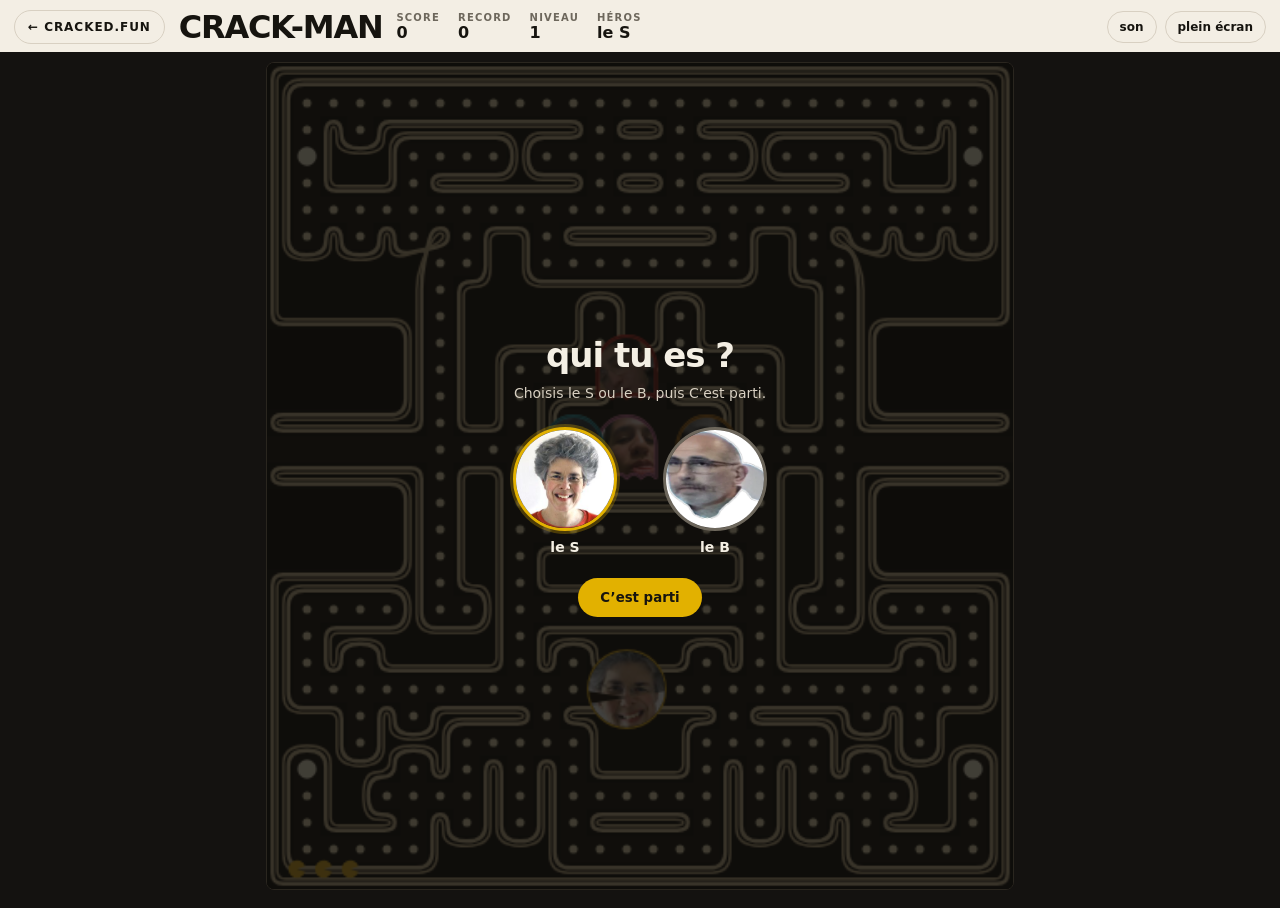
==== games/crack-man/index.html @ 05e4115f "Publish cracked.fun static site with four experiences. Co-authored-by: Cursor <cursoragent@cursor.co" ====
<!DOCTYPE html>
<html lang="fr">
  <head>
    <meta charset="UTF-8" />
    <meta name="viewport" content="width=device-width, initial-scale=1, maximum-scale=1, user-scalable=no" />
    <meta name="theme-color" content="#100e0c" />
    <title>CRACK-MAN</title>
    <link rel="icon" href="data:image/svg+xml,<svg xmlns='http://www.w3.org/2000/svg' viewBox='0 0 16 16'><circle cx='8' cy='8' r='7' fill='%23ffe14d'/><polygon points='8,8 16,4 16,12' fill='%23100e0c'/></svg>" />
    <link rel="stylesheet" href="../../shared.css" />
    <link rel="stylesheet" href="style.css" />
  </head>
  <body>
    <div class="app">
      <header class="top">
        <a class="fun-home" href="../../">← cracked.fun</a>
        <h1>CRACK-MAN</h1>
        <div class="hud" aria-live="polite">
          <div><span class="label">score</span> <b id="score">0</b></div>
          <div><span class="label">record</span> <b id="high">0</b></div>
          <div><span class="label">niveau</span> <b id="level">1</b></div>
          <div><span class="label">héros</span> <b id="heroLabel">le S</b></div>
        </div>
        <div class="tools">
          <button type="button" id="muteBtn" aria-pressed="false">son</button>
          <button type="button" id="fullBtn">plein écran</button>
        </div>
      </header>

      <div class="board">
        <div class="stage" id="stage">
          <canvas id="game" width="448" height="496"></canvas>
          <div id="overlay" class="overlay">
            <p id="overlayTitle" class="ready">qui tu es ?</p>
            <p id="overlayHint" class="hint">Choisis le S ou le B, puis on lance.</p>
            <div id="picker" class="picker" role="group" aria-label="Choix du personnage">
              <button type="button" class="pick" data-hero="s" aria-pressed="true" aria-label="le S">
                <img src="faces/le-s.png" alt="" width="104" height="104" />
                <span>le S</span>
              </button>
              <button type="button" class="pick" data-hero="b" aria-pressed="false" aria-label="le B">
                <img src="faces/le-b.png" alt="" width="104" height="104" />
                <span>le B</span>
              </button>
            </div>
            <div class="overlay-actions">
              <button id="startBtn" type="button" hidden>C’est parti</button>
              <button id="changeBtn" type="button" hidden>changer de perso</button>
            </div>
          </div>
        </div>
      </div>

      <div class="pad" aria-label="Direction">
        <button type="button" data-dir="up" aria-label="Haut">▲</button>
        <div class="mid">
          <button type="button" data-dir="left" aria-label="Gauche">◀</button>
          <button type="button" data-dir="right" aria-label="Droite">▶</button>
        </div>
        <button type="button" data-dir="down" aria-label="Bas">▼</button>
      </div>
    </div>
    <script type="module" src="js/main.js"></script>
  </body>
</html>
---- shared.css ----
.fun-home {
  display: inline-flex;
  align-items: center;
  gap: 8px;
  margin-bottom: 18px;
  border: 1px solid rgba(255, 255, 255, 0.18);
  border-radius: 999px;
  padding: 9px 13px;
  background: rgba(255, 255, 255, 0.06);
  color: inherit;
  font-family: "Segoe UI", system-ui, sans-serif;
  font-size: 12px;
  font-weight: 800;
  letter-spacing: 0.08em;
  text-decoration: none;
  text-transform: uppercase;
  transition: opacity 0.18s ease, transform 0.18s ease, background 0.18s ease;
}

.fun-home:hover,
.fun-home:focus-visible {
  background: rgba(255, 255, 255, 0.12);
  opacity: 1;
  transform: translateY(-2px);
}
---- games/crack-man/style.css ----
:root {
  --paper: #f3eee4;
  --ink: #16140f;
  --mute: #6d675c;
  --gold: #e2b100;
  --line: #d8d0c2;
  --board: #0d0c0a;
}

* {
  box-sizing: border-box;
  -webkit-tap-highlight-color: transparent;
}

html,
body {
  margin: 0;
  height: 100%;
  background: var(--paper);
  color: var(--ink);
  font-family: "Segoe UI", system-ui, sans-serif;
}

.app {
  min-height: 100dvh;
  display: flex;
  flex-direction: column;
  padding: 10px 14px 16px;
}

.top {
  display: flex;
  align-items: center;
  gap: 14px;
  flex-wrap: wrap;
  margin-bottom: 8px;
}

.fun-home {
  margin: 0;
  border: 1px solid var(--line);
  background: transparent;
  color: var(--ink);
  transform: none;
}

.fun-home:hover,
.fun-home:focus-visible {
  background: #fff;
  transform: none;
}

h1 {
  margin: 0;
  font-size: clamp(22px, 4vw, 32px);
  letter-spacing: -0.04em;
  font-weight: 800;
  line-height: 1;
}

.hud {
  display: flex;
  gap: 18px;
  font-variant-numeric: tabular-nums;
  font-size: 16px;
  font-weight: 700;
  flex: 1;
}

.hud b {
  font-weight: 800;
}

.label {
  display: block;
  font-size: 10px;
  font-weight: 700;
  letter-spacing: 0.12em;
  text-transform: uppercase;
  color: var(--mute);
}

.tools {
  display: flex;
  gap: 8px;
}

.tools button {
  background: transparent;
  color: var(--ink);
  border: 1px solid var(--line);
  border-radius: 999px;
  padding: 8px 12px;
  font-size: 12px;
  font-weight: 700;
}

.tools button:focus-visible,
.pick:focus-visible,
.overlay-actions button:focus-visible,
.pad button:focus-visible {
  outline: 2px solid var(--gold);
  outline-offset: 2px;
}

.board {
  flex: 1;
  display: flex;
  align-items: center;
  justify-content: center;
  min-height: 0;
  background: #141210;
  margin: 0 -14px -16px;
  padding: 10px 14px 18px;
}

.stage {
  position: relative;
  width: min(100vw - 24px, calc((100dvh - 72px) * 448 / 496));
  background: var(--board);
  border-radius: 8px;
  overflow: hidden;
  border: 1px solid #2a261f;
}

.stage:fullscreen,
.stage:-webkit-full-screen {
  width: min(100vw, calc(100vh * 448 / 496));
  height: min(100vh, calc(100vw * 496 / 448));
  border: 0;
  border-radius: 0;
}

canvas#game {
  display: block;
  width: 100%;
  height: auto;
  aspect-ratio: 448 / 496;
}

.overlay {
  position: absolute;
  inset: 0;
  display: flex;
  flex-direction: column;
  align-items: center;
  justify-content: center;
  background: rgba(13, 12, 10, 0.78);
  color: #f4efe4;
  text-align: center;
  gap: 10px;
  padding: 16px;
}

.overlay.hidden {
  display: none;
}

.ready {
  margin: 0;
  font-size: clamp(22px, 5vw, 34px);
  letter-spacing: -0.03em;
  font-weight: 800;
}

.hint {
  margin: 0;
  font-size: 14px;
  color: #d8d0c2;
  max-width: 22em;
}

.picker {
  display: flex;
  gap: 18px;
  margin: 8px 0 4px;
}

.pick {
  width: 132px;
  background: transparent;
  color: #f4efe4;
  border: 0;
  border-radius: 18px;
  padding: 8px;
  display: flex;
  flex-direction: column;
  align-items: center;
  gap: 8px;
  font-weight: 800;
}

.pick img {
  display: block;
  width: 104px;
  height: 104px;
  object-fit: cover;
  border-radius: 50%;
  background: #2a261f;
  border: 3px solid #6d675c;
  overflow: hidden;
  color: transparent;
  font-size: 0;
  line-height: 0;
  pointer-events: none;
}

.pick span {
  font-size: 14px;
  font-weight: 800;
  line-height: 1.2;
}

.pick[data-hero="s"] img {
  object-position: 50% 38%;
}

.pick[data-hero="b"] img {
  object-position: 38% 42%;
}

.pick.is-on img,
.pick[aria-pressed="true"] img {
  border-color: var(--gold);
  box-shadow: 0 0 0 3px rgba(226, 177, 0, 0.28);
}

.overlay-actions {
  display: flex;
  gap: 10px;
  flex-wrap: wrap;
  justify-content: center;
}

button {
  cursor: pointer;
  border: 0;
  border-radius: 999px;
  background: var(--gold);
  color: #16140f;
  font-family: inherit;
  font-weight: 800;
  padding: 12px 22px;
}

#changeBtn {
  background: transparent;
  color: #f4efe4;
  border: 1px solid #8a8274;
}

.pad {
  display: none;
  margin: 10px auto 0;
  justify-items: center;
  gap: 8px;
  width: min(280px, 100%);
}

.pad .mid {
  display: flex;
  gap: 56px;
}

.pad button {
  width: 72px;
  height: 48px;
  border-radius: 10px;
  background: var(--ink);
  color: var(--paper);
  padding: 0;
}

@media (pointer: coarse) {
  .pad {
    display: grid;
  }
  .stage {
    width: min(100vw - 20px, calc((100dvh - 196px) * 448 / 496));
  }
}

@media (max-width: 720px) {
  .hud {
    width: 100%;
    order: 3;
    justify-content: space-between;
    gap: 8px;
    font-size: 14px;
  }
  .tools {
    margin-left: auto;
  }
  .pick {
    width: 112px;
  }
  .pick img {
    width: 88px;
    height: 88px;
  }
}

@media (prefers-reduced-motion: reduce) {
  * {
    animation: none !important;
    transition: none !important;
  }
}
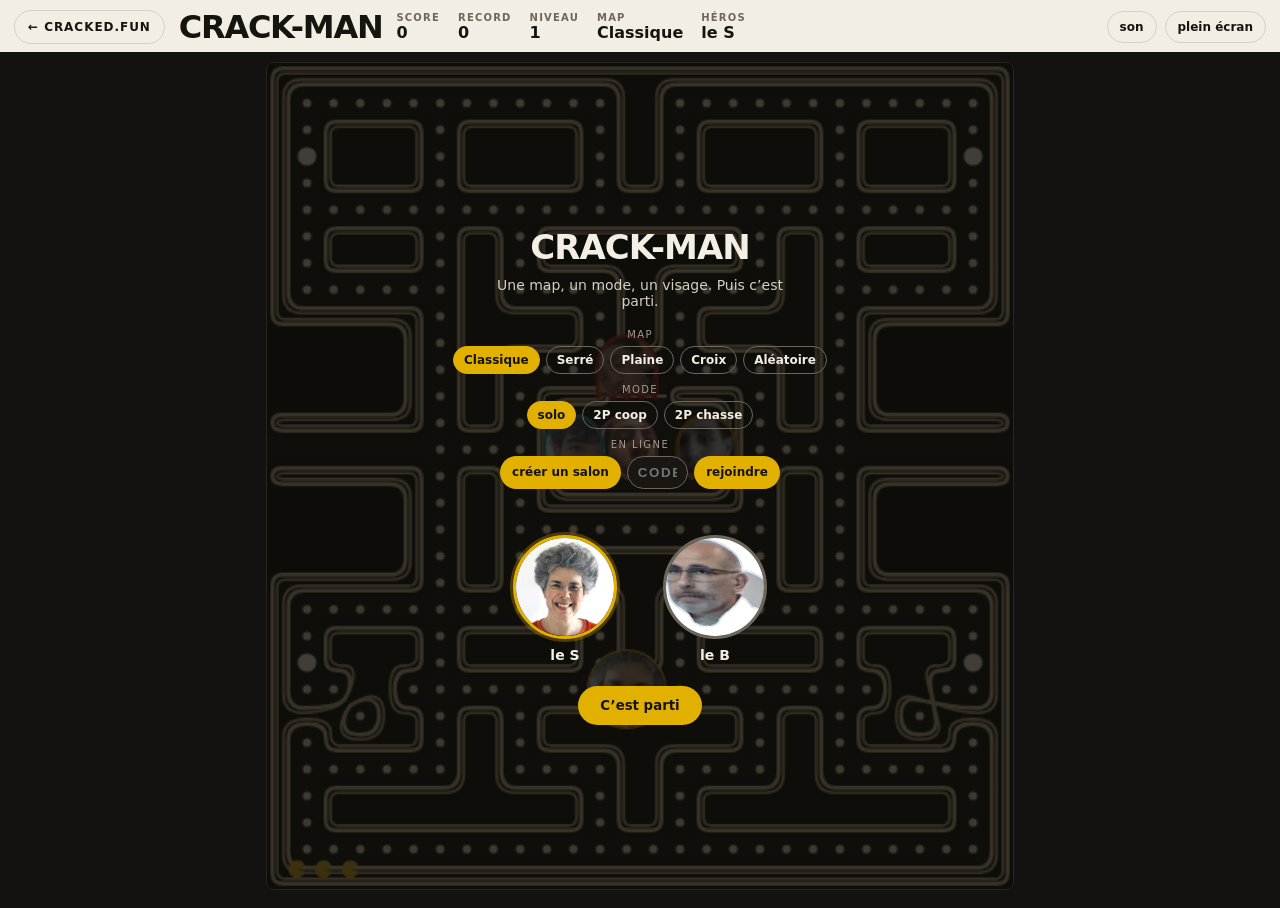
==== commit bd048a31: "Add Crack-Man maps and local/online multiplayer. Co-authored-by: Cursor <cursoragent@cursor.com>" ====
--- a/games/crack-man/index.html
+++ b/games/crack-man/index.html
@@ -18,6 +18,7 @@
           <div><span class="label">score</span> <b id="score">0</b></div>
           <div><span class="label">record</span> <b id="high">0</b></div>
           <div><span class="label">niveau</span> <b id="level">1</b></div>
+          <div><span class="label">map</span> <b id="mapLabel">Classique</b></div>
           <div><span class="label">héros</span> <b id="heroLabel">le S</b></div>
         </div>
         <div class="tools">
@@ -29,24 +30,43 @@
       <div class="board">
         <div class="stage" id="stage">
           <canvas id="game" width="448" height="496"></canvas>
-          <div id="overlay" class="overlay">
-            <p id="overlayTitle" class="ready">qui tu es ?</p>
-            <p id="overlayHint" class="hint">Choisis le S ou le B, puis on lance.</p>
-            <div id="picker" class="picker" role="group" aria-label="Choix du personnage">
-              <button type="button" class="pick" data-hero="s" aria-pressed="true" aria-label="le S">
-                <img src="faces/le-s.png" alt="" width="104" height="104" />
-                <span>le S</span>
-              </button>
-              <button type="button" class="pick" data-hero="b" aria-pressed="false" aria-label="le B">
-                <img src="faces/le-b.png" alt="" width="104" height="104" />
-                <span>le B</span>
-              </button>
+        <div id="overlay" class="overlay">
+          <p id="overlayTitle" class="ready">CRACK-MAN</p>
+          <p id="overlayHint" class="hint">Une map, un mode, un visage.</p>
+          <div id="setup" class="setup">
+            <p class="setup-label">map</p>
+            <div id="mapRow" class="chip-row" role="group" aria-label="Carte"></div>
+            <p class="setup-label">mode</p>
+            <div id="modeRow" class="chip-row" role="group" aria-label="Mode">
+              <button type="button" class="chip" data-mode="solo">solo</button>
+              <button type="button" class="chip" data-mode="coop">2P coop</button>
+              <button type="button" class="chip" data-mode="versus">2P chasse</button>
             </div>
-            <div class="overlay-actions">
-              <button id="startBtn" type="button" hidden>C’est parti</button>
-              <button id="changeBtn" type="button" hidden>changer de perso</button>
+            <div id="onlineBox" class="online-box">
+              <p class="setup-label">en ligne</p>
+              <div class="online-row">
+                <button type="button" id="hostBtn">créer un salon</button>
+                <input id="roomCode" maxlength="4" spellcheck="false" placeholder="CODE" aria-label="Code salon" />
+                <button type="button" id="joinBtn">rejoindre</button>
+              </div>
+              <p id="netStatus" class="net-status"></p>
             </div>
           </div>
+          <div id="picker" class="picker" role="group" aria-label="Choix du personnage">
+            <button type="button" class="pick" data-hero="s" aria-pressed="true" aria-label="le S">
+              <img src="faces/le-s.png" alt="" width="104" height="104" />
+              <span>le S</span>
+            </button>
+            <button type="button" class="pick" data-hero="b" aria-pressed="false" aria-label="le B">
+              <img src="faces/le-b.png" alt="" width="104" height="104" />
+              <span>le B</span>
+            </button>
+          </div>
+          <div class="overlay-actions">
+            <button id="startBtn" type="button" hidden>C’est parti</button>
+            <button id="changeBtn" type="button" hidden>changer de perso</button>
+          </div>
+        </div>
         </div>
       </div>
 
--- a/games/crack-man/style.css
+++ b/games/crack-man/style.css
@@ -150,6 +150,7 @@
   text-align: center;
   gap: 10px;
   padding: 16px;
+  overflow: auto;
 }
 
 .overlay.hidden {
@@ -168,6 +169,78 @@
   font-size: 14px;
   color: #d8d0c2;
   max-width: 22em;
+}
+
+.setup {
+  width: min(420px, 100%);
+  text-align: center;
+}
+
+.setup-label {
+  margin: 10px 0 6px;
+  font-size: 10px;
+  letter-spacing: 0.14em;
+  text-transform: uppercase;
+  color: #a39a8c;
+}
+
+.chip-row {
+  display: flex;
+  flex-wrap: wrap;
+  justify-content: center;
+  gap: 6px;
+}
+
+.chip {
+  background: transparent;
+  color: #f4efe4;
+  border: 1px solid #6d675c;
+  border-radius: 999px;
+  padding: 6px 10px;
+  font-size: 12px;
+  font-weight: 700;
+}
+
+.chip.is-on {
+  background: var(--gold);
+  color: #16140f;
+  border-color: var(--gold);
+}
+
+.online-box {
+  margin-top: 8px;
+}
+
+.online-row {
+  display: flex;
+  flex-wrap: wrap;
+  justify-content: center;
+  gap: 6px;
+}
+
+.online-row input {
+  width: 4.6em;
+  text-align: center;
+  text-transform: uppercase;
+  letter-spacing: 0.12em;
+  font-weight: 800;
+  border: 1px solid #6d675c;
+  border-radius: 999px;
+  background: #1a1712;
+  color: #f4efe4;
+  padding: 8px 10px;
+}
+
+.online-row button {
+  padding: 8px 12px;
+  font-size: 12px;
+}
+
+.net-status {
+  margin: 6px 0 0;
+  min-height: 1.2em;
+  font-size: 12px;
+  color: #e2b100;
 }
 
 .picker {
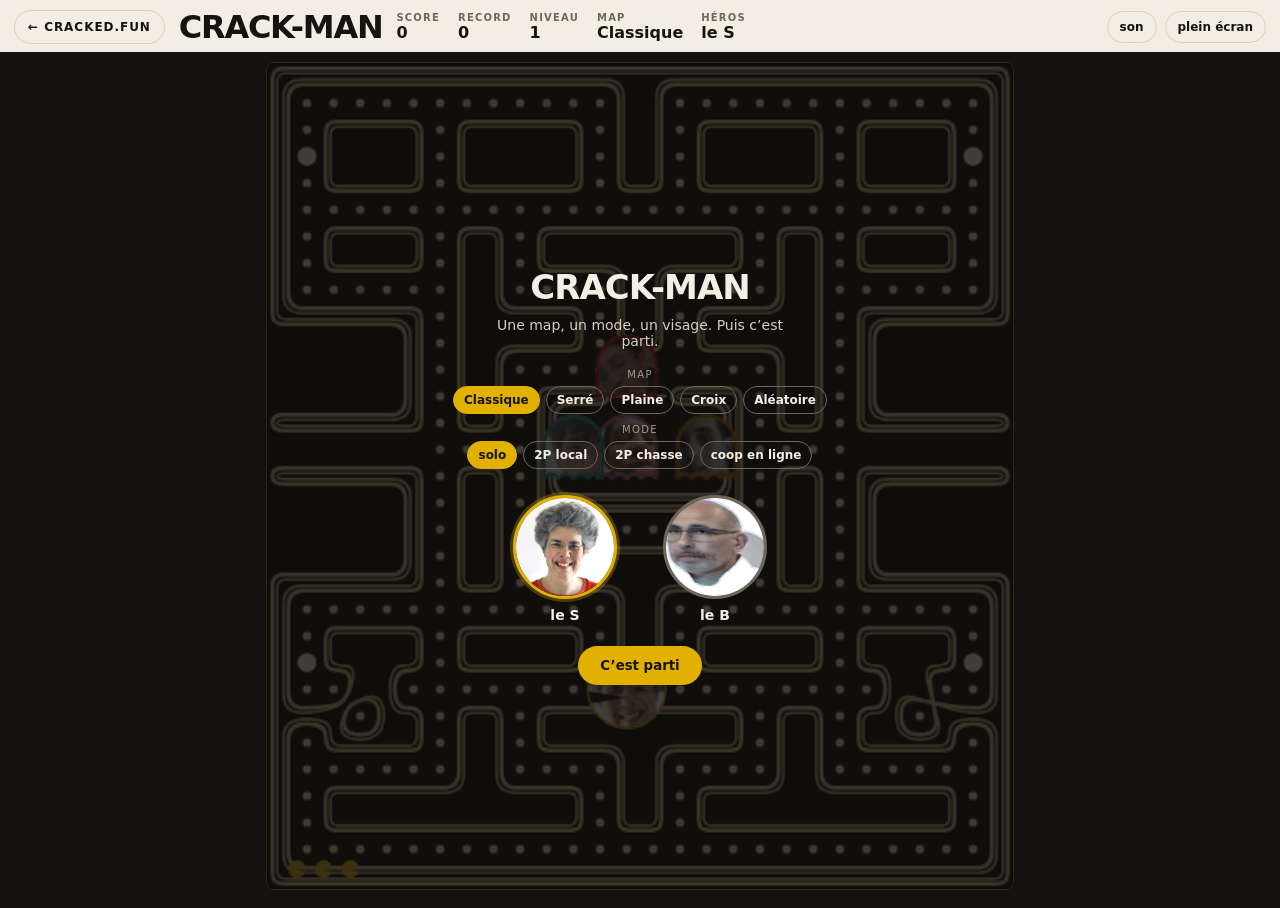
==== commit a1f6caee: "Make Crack-Man online coop a first-class two-player mode. Co-authored-by: Cursor <cursoragent@cursor" ====
--- a/games/crack-man/index.html
+++ b/games/crack-man/index.html
@@ -39,15 +39,18 @@
             <p class="setup-label">mode</p>
             <div id="modeRow" class="chip-row" role="group" aria-label="Mode">
               <button type="button" class="chip" data-mode="solo">solo</button>
-              <button type="button" class="chip" data-mode="coop">2P coop</button>
+              <button type="button" class="chip" data-mode="coop">2P local</button>
               <button type="button" class="chip" data-mode="versus">2P chasse</button>
+              <button type="button" class="chip" data-mode="online">coop en ligne</button>
             </div>
-            <div id="onlineBox" class="online-box">
-              <p class="setup-label">en ligne</p>
+            <div id="onlineBox" class="online-box" hidden>
+              <p class="setup-label">salon</p>
+              <p class="online-help">Toi = premier héros. Ton pote = le deuxième. Même score, mêmes vies, même map.</p>
               <div class="online-row">
                 <button type="button" id="hostBtn">créer un salon</button>
                 <input id="roomCode" maxlength="4" spellcheck="false" placeholder="CODE" aria-label="Code salon" />
                 <button type="button" id="joinBtn">rejoindre</button>
+                <button type="button" id="copyLink" hidden>copier le lien</button>
               </div>
               <p id="netStatus" class="net-status"></p>
             </div>
--- a/games/crack-man/style.css
+++ b/games/crack-man/style.css
@@ -209,6 +209,12 @@
 
 .online-box {
   margin-top: 8px;
+}
+
+.online-help {
+  margin: 0 0 8px;
+  font-size: 12px;
+  color: #d8d0c2;
 }
 
 .online-row {
